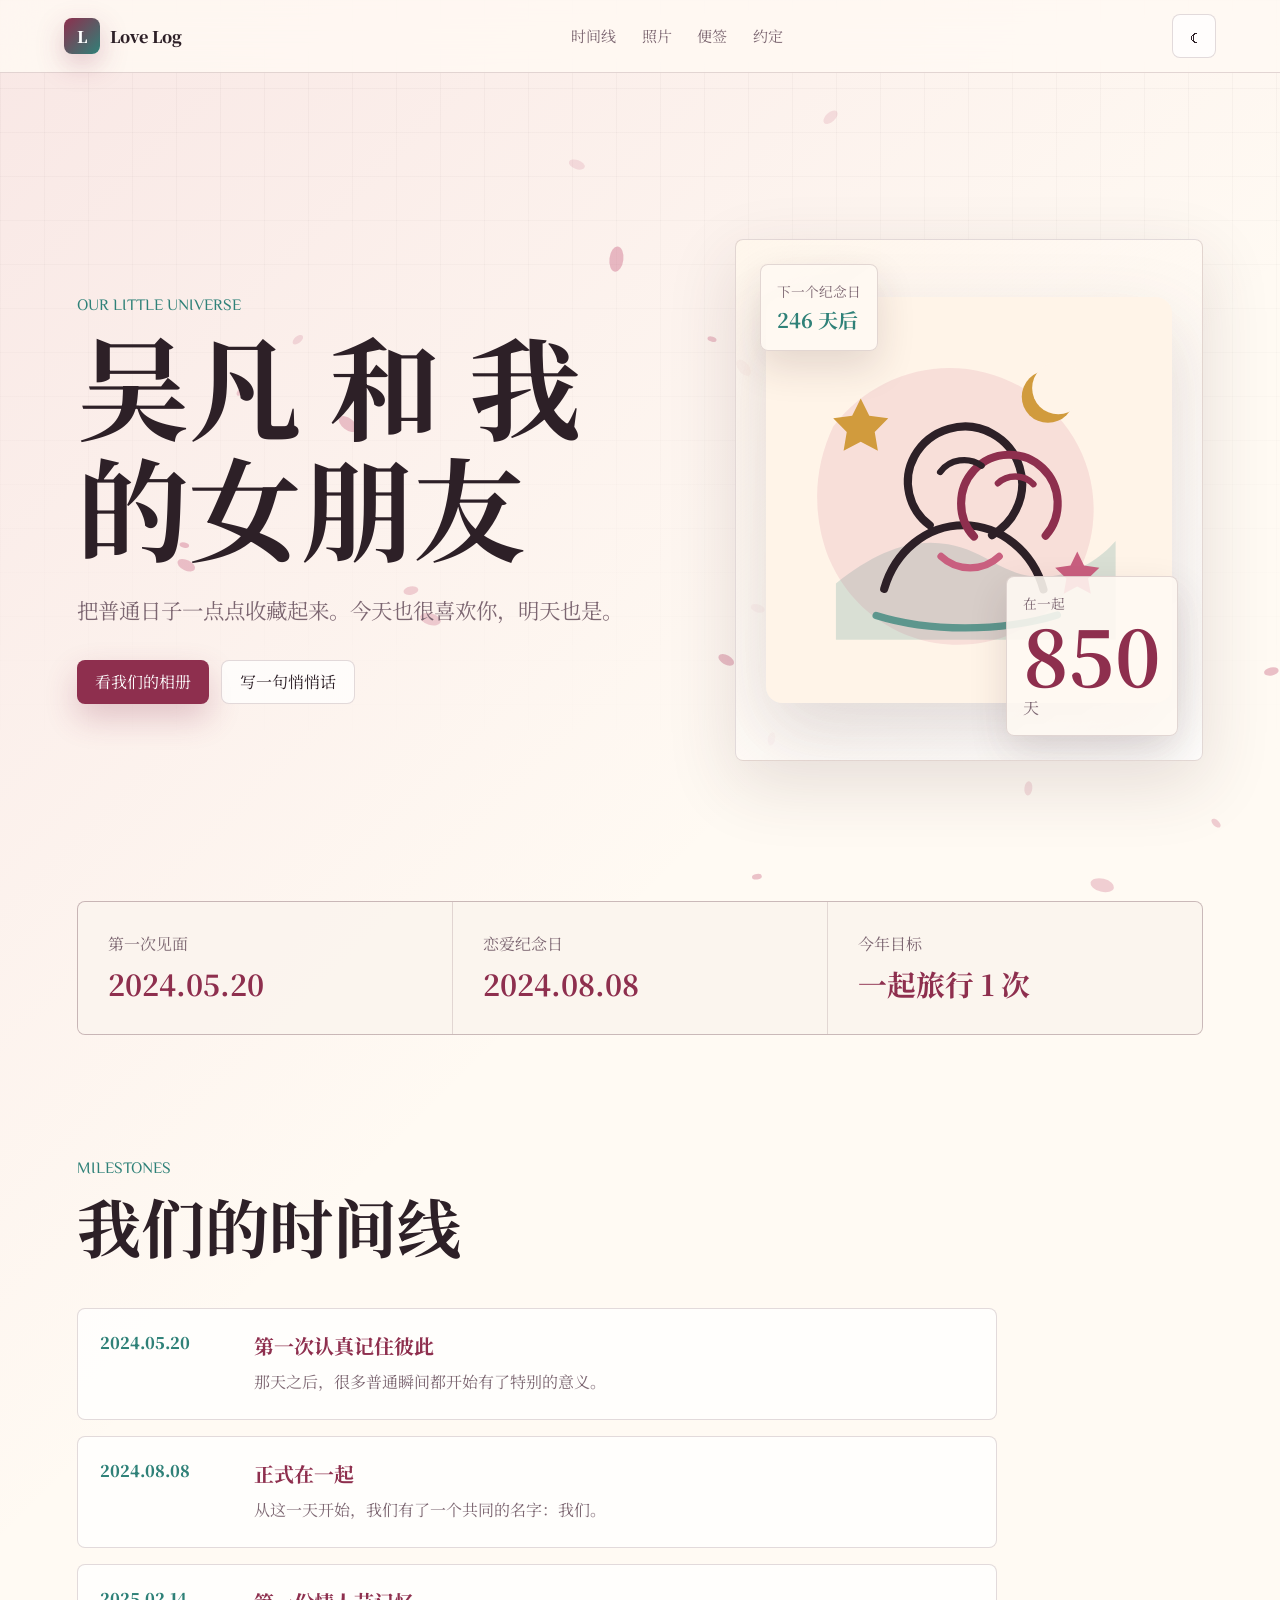
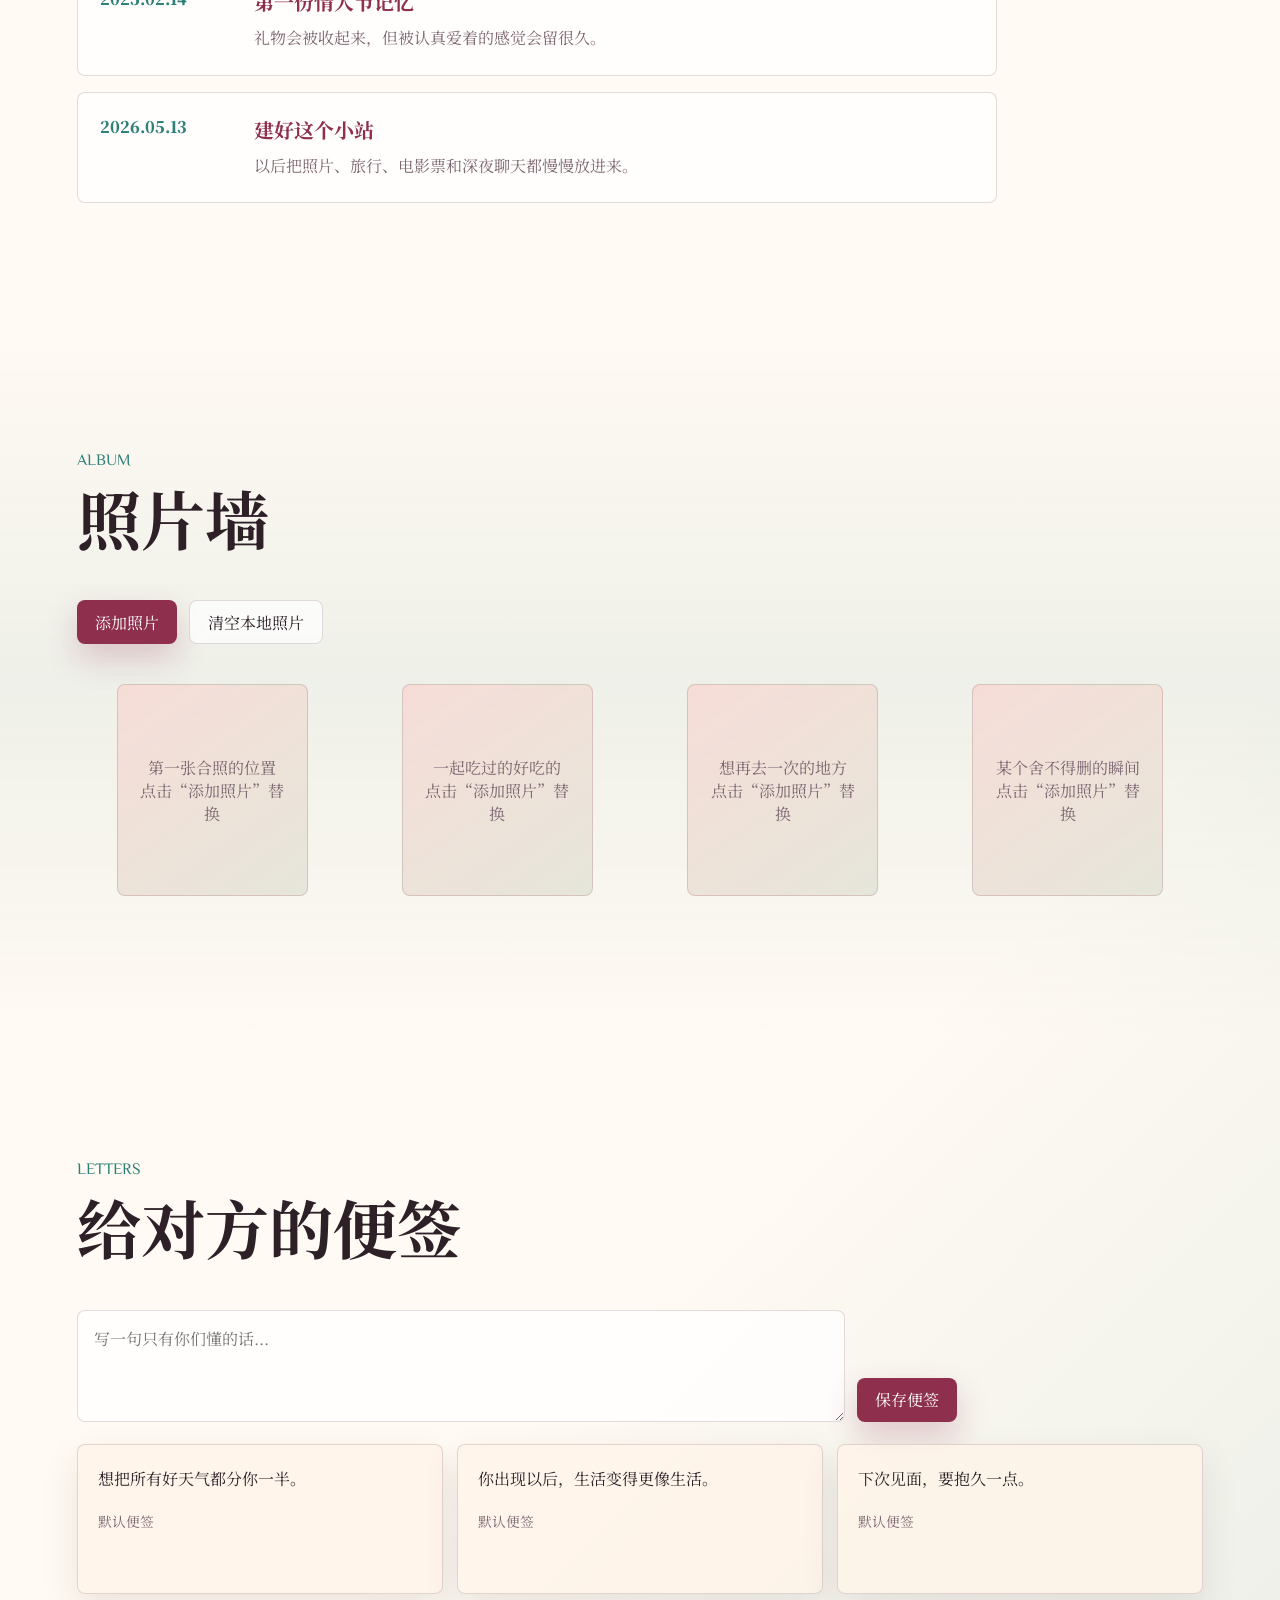
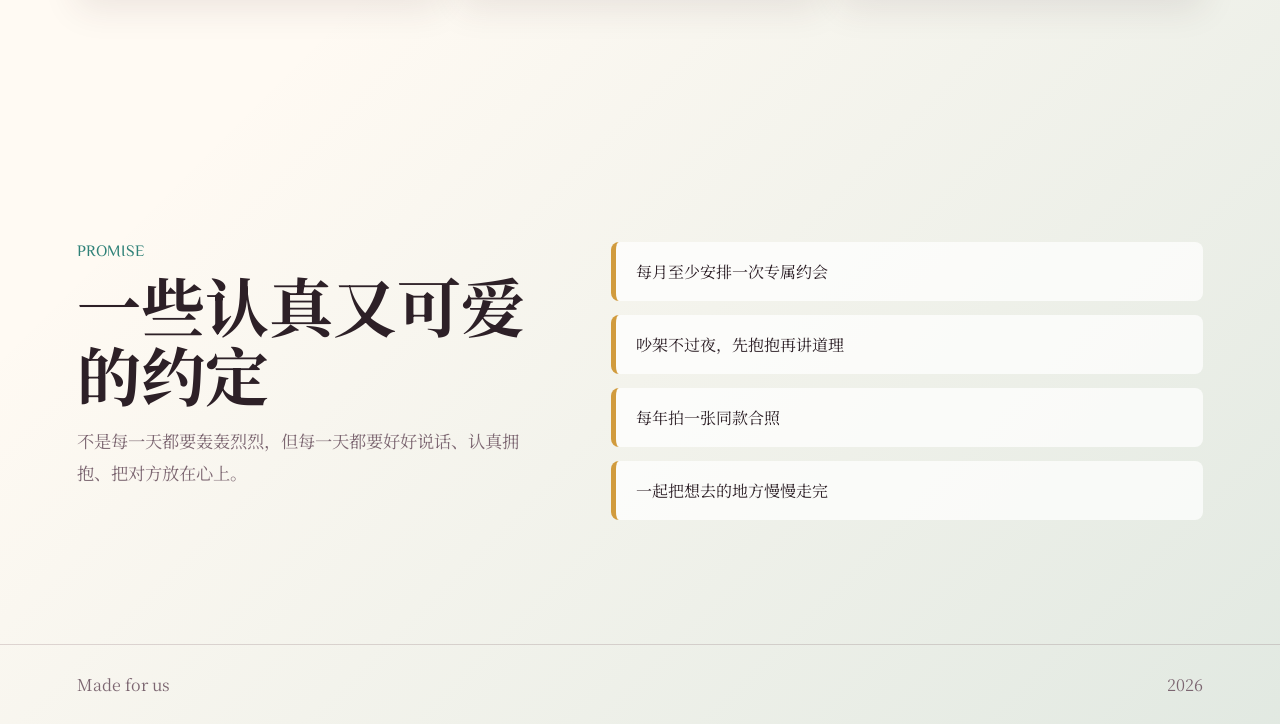
==== index.html @ d3b9d9ff "first love site" ====
<!doctype html>
<html lang="zh-CN">
  <head>
    <meta charset="UTF-8" />
    <meta name="viewport" content="width=device-width, initial-scale=1.0" />
    <meta
      name="description"
      content="给我们两个人的恋爱纪念网站，记录相遇、纪念日、照片和悄悄话。"
    />
    <title>我们的恋爱小站</title>
    <link rel="preconnect" href="https://fonts.googleapis.com" />
    <link rel="preconnect" href="https://fonts.gstatic.com" crossorigin />
    <link
      href="https://fonts.googleapis.com/css2?family=Noto+Serif+SC:wght@500;700;900&family=ZCOOL+XiaoWei&display=swap"
      rel="stylesheet"
    />
    <link rel="stylesheet" href="./styles.css" />
  </head>
  <body>
    <canvas class="petal-canvas" id="petalCanvas" aria-hidden="true"></canvas>

    <header class="site-header">
      <a class="brand" href="#top" aria-label="回到顶部">
        <span class="brand-mark">L</span>
        <span>Love Log</span>
      </a>
      <nav class="nav" aria-label="页面导航">
        <a href="#story">时间线</a>
        <a href="#gallery">照片</a>
        <a href="#notes">便签</a>
        <a href="#promise">约定</a>
      </nav>
      <button class="icon-button" id="themeToggle" type="button" aria-label="切换主题">
        <span class="icon" aria-hidden="true">☾</span>
      </button>
    </header>

    <main id="top">
      <section class="hero-section" aria-labelledby="heroTitle">
        <div class="hero-copy">
          <p class="eyebrow">Our little universe</p>
          <h1 id="heroTitle"><span id="nameA">吴凡</span> 和 <span id="nameB">我的女朋友</span></h1>
          <p class="hero-text">
            把普通日子一点点收藏起来。今天也很喜欢你，明天也是。
          </p>
          <div class="hero-actions">
            <a class="primary-action" href="#gallery">看我们的相册</a>
            <a class="secondary-action" href="#notes">写一句悄悄话</a>
          </div>
        </div>

        <div class="cover-panel" aria-label="恋爱纪念卡片">
          <div class="cover-art">
            <img src="./assets/couple-mark.svg" alt="两个人在月光下相互靠近的插画" />
          </div>
          <div class="days-card">
            <span class="label">在一起</span>
            <strong id="daysTogether">0</strong>
            <span class="unit">天</span>
          </div>
          <div class="next-card">
            <span class="label">下一个纪念日</span>
            <strong id="anniversaryCountdown">计算中</strong>
          </div>
        </div>
      </section>

      <section class="stats-band" aria-label="恋爱数据">
        <article>
          <span>第一次见面</span>
          <strong id="firstMeetDate">2024.05.20</strong>
        </article>
        <article>
          <span>恋爱纪念日</span>
          <strong id="loveDate">2024.08.08</strong>
        </article>
        <article>
          <span>今年目标</span>
          <strong>一起旅行 1 次</strong>
        </article>
      </section>

      <section class="section story-section" id="story" aria-labelledby="storyTitle">
        <div class="section-heading">
          <p class="eyebrow">Milestones</p>
          <h2 id="storyTitle">我们的时间线</h2>
        </div>
        <div class="timeline" id="timelineList"></div>
      </section>

      <section class="section gallery-section" id="gallery" aria-labelledby="galleryTitle">
        <div class="section-heading">
          <p class="eyebrow">Album</p>
          <h2 id="galleryTitle">照片墙</h2>
        </div>
        <div class="gallery-toolbar">
          <label class="upload-button" for="photoInput">添加照片</label>
          <input id="photoInput" type="file" accept="image/*" multiple />
          <button class="ghost-button" id="clearPhotos" type="button">清空本地照片</button>
        </div>
        <div class="gallery-grid" id="galleryGrid"></div>
      </section>

      <section class="section notes-section" id="notes" aria-labelledby="notesTitle">
        <div class="section-heading">
          <p class="eyebrow">Letters</p>
          <h2 id="notesTitle">给对方的便签</h2>
        </div>
        <div class="note-composer">
          <textarea
            id="noteInput"
            maxlength="120"
            placeholder="写一句只有你们懂的话..."
            aria-label="写一条恋爱便签"
          ></textarea>
          <button class="primary-action" id="addNote" type="button">保存便签</button>
        </div>
        <div class="notes-list" id="notesList"></div>
      </section>

      <section class="section promise-section" id="promise" aria-labelledby="promiseTitle">
        <div class="promise-copy">
          <p class="eyebrow">Promise</p>
          <h2 id="promiseTitle">一些认真又可爱的约定</h2>
          <p>
            不是每一天都要轰轰烈烈，但每一天都要好好说话、认真拥抱、把对方放在心上。
          </p>
        </div>
        <ul class="promise-list">
          <li>每月至少安排一次专属约会</li>
          <li>吵架不过夜，先抱抱再讲道理</li>
          <li>每年拍一张同款合照</li>
          <li>一起把想去的地方慢慢走完</li>
        </ul>
      </section>
    </main>

    <footer class="footer">
      <span>Made for us</span>
      <span id="currentYear"></span>
    </footer>

    <script src="./script.js"></script>
  </body>
</html>
---- styles.css ----
:root {
  color-scheme: light;
  --paper: #fffaf3;
  --paper-strong: #fff4e8;
  --ink: #2d2027;
  --muted: #7c6671;
  --rose: #c95f7f;
  --rose-deep: #8e2f4e;
  --teal: #2f8178;
  --gold: #d19b3d;
  --line: rgba(94, 55, 69, 0.18);
  --shadow: 0 22px 70px rgba(73, 42, 53, 0.14);
  --card: rgba(255, 255, 255, 0.72);
}

:root[data-theme="night"] {
  color-scheme: dark;
  --paper: #18171f;
  --paper-strong: #22202b;
  --ink: #fff7ee;
  --muted: #c9b9bd;
  --rose: #ff8cac;
  --rose-deep: #ffb4c7;
  --teal: #74d1c3;
  --gold: #ffd17a;
  --line: rgba(255, 247, 238, 0.16);
  --shadow: 0 24px 80px rgba(0, 0, 0, 0.32);
  --card: rgba(35, 32, 42, 0.74);
}

* {
  box-sizing: border-box;
}

html {
  scroll-behavior: smooth;
}

body {
  min-height: 100vh;
  margin: 0;
  color: var(--ink);
  font-family: "Noto Serif SC", "Microsoft YaHei", serif;
  background:
    linear-gradient(135deg, rgba(201, 95, 127, 0.12), transparent 30%),
    linear-gradient(315deg, rgba(47, 129, 120, 0.14), transparent 32%),
    var(--paper);
}

body::before {
  position: fixed;
  inset: 0;
  z-index: -2;
  pointer-events: none;
  content: "";
  background-image:
    linear-gradient(rgba(45, 32, 39, 0.035) 1px, transparent 1px),
    linear-gradient(90deg, rgba(45, 32, 39, 0.035) 1px, transparent 1px);
  background-size: 44px 44px;
  mask-image: linear-gradient(to bottom, black, transparent 86%);
}

button,
a,
textarea {
  font: inherit;
}

a {
  color: inherit;
  text-decoration: none;
}

.petal-canvas {
  position: fixed;
  inset: 0;
  z-index: -1;
  pointer-events: none;
}

.site-header {
  position: sticky;
  top: 0;
  z-index: 10;
  display: flex;
  align-items: center;
  justify-content: space-between;
  gap: 20px;
  min-height: 72px;
  padding: 14px clamp(18px, 5vw, 72px);
  border-bottom: 1px solid var(--line);
  background: color-mix(in srgb, var(--paper) 84%, transparent);
  backdrop-filter: blur(18px);
}

.brand {
  display: inline-flex;
  align-items: center;
  gap: 10px;
  font-weight: 900;
}

.brand-mark {
  display: grid;
  width: 36px;
  height: 36px;
  place-items: center;
  color: #fff;
  border-radius: 8px;
  background: linear-gradient(135deg, var(--rose-deep), var(--teal));
  box-shadow: 0 10px 28px rgba(142, 47, 78, 0.26);
}

.nav {
  display: flex;
  align-items: center;
  gap: clamp(10px, 2vw, 28px);
  color: var(--muted);
  font-size: 0.94rem;
}

.nav a {
  padding: 8px 0;
  border-bottom: 2px solid transparent;
}

.nav a:hover {
  color: var(--ink);
  border-color: var(--rose);
}

.icon-button,
.ghost-button,
.upload-button,
.primary-action,
.secondary-action {
  min-height: 44px;
  border: 0;
  border-radius: 8px;
  cursor: pointer;
}

.icon-button {
  display: grid;
  width: 44px;
  place-items: center;
  color: var(--ink);
  border: 1px solid var(--line);
  background: var(--card);
}

.hero-section {
  display: grid;
  grid-template-columns: minmax(0, 1.02fr) minmax(300px, 0.82fr);
  align-items: center;
  gap: clamp(28px, 6vw, 82px);
  min-height: calc(100svh - 72px);
  padding: clamp(42px, 8vw, 90px) clamp(20px, 6vw, 92px) clamp(34px, 5vw, 72px);
}

.eyebrow {
  margin: 0 0 12px;
  color: var(--teal);
  font-family: "ZCOOL XiaoWei", "Noto Serif SC", serif;
  font-size: 1rem;
  text-transform: uppercase;
}

h1,
h2 {
  margin: 0;
  line-height: 1.08;
  letter-spacing: 0;
}

h1 {
  max-width: 760px;
  font-size: clamp(3rem, 9vw, 7rem);
}

h2 {
  font-size: clamp(2rem, 5vw, 4.4rem);
}

.hero-text {
  max-width: 640px;
  margin: 24px 0 0;
  color: var(--muted);
  font-size: clamp(1.06rem, 2vw, 1.34rem);
  line-height: 1.85;
}

.hero-actions,
.gallery-toolbar {
  display: flex;
  flex-wrap: wrap;
  gap: 12px;
  margin-top: 30px;
}

.primary-action,
.secondary-action,
.upload-button,
.ghost-button {
  display: inline-flex;
  align-items: center;
  justify-content: center;
  padding: 0 18px;
}

.primary-action,
.upload-button {
  color: #fff;
  background: var(--rose-deep);
  box-shadow: 0 14px 32px rgba(142, 47, 78, 0.24);
}

.secondary-action,
.ghost-button {
  color: var(--ink);
  border: 1px solid var(--line);
  background: var(--card);
}

.cover-panel {
  position: relative;
  min-height: 520px;
  padding: clamp(18px, 4vw, 30px);
  overflow: hidden;
  border: 1px solid var(--line);
  border-radius: 8px;
  background:
    linear-gradient(145deg, color-mix(in srgb, var(--paper-strong) 78%, transparent), transparent),
    var(--card);
  box-shadow: var(--shadow);
}

.cover-art {
  display: grid;
  height: 100%;
  min-height: 460px;
  place-items: center;
}

.cover-art img {
  width: min(100%, 420px);
  filter: drop-shadow(0 30px 36px rgba(62, 40, 49, 0.16));
}

.days-card,
.next-card {
  position: absolute;
  display: grid;
  gap: 4px;
  padding: 16px;
  border: 1px solid var(--line);
  border-radius: 8px;
  background: color-mix(in srgb, var(--paper) 88%, transparent);
  box-shadow: 0 16px 38px rgba(61, 35, 45, 0.14);
}

.days-card {
  right: 24px;
  bottom: 24px;
  min-width: 142px;
}

.next-card {
  top: 24px;
  left: 24px;
}

.label {
  color: var(--muted);
  font-size: 0.86rem;
}

.days-card strong {
  color: var(--rose-deep);
  font-size: clamp(2.6rem, 6vw, 4.8rem);
  line-height: 0.98;
}

.next-card strong {
  color: var(--teal);
  font-size: 1.25rem;
}

.unit {
  color: var(--muted);
}

.stats-band {
  display: grid;
  grid-template-columns: repeat(3, minmax(0, 1fr));
  gap: 1px;
  margin: 0 clamp(20px, 6vw, 92px);
  overflow: hidden;
  border: 1px solid var(--line);
  border-radius: 8px;
  background: var(--line);
}

.stats-band article {
  display: grid;
  gap: 8px;
  padding: clamp(18px, 4vw, 30px);
  background: color-mix(in srgb, var(--paper) 88%, transparent);
}

.stats-band span {
  color: var(--muted);
}

.stats-band strong {
  color: var(--rose-deep);
  font-size: clamp(1.18rem, 2.5vw, 1.8rem);
}

.section {
  padding: clamp(60px, 10vw, 124px) clamp(20px, 6vw, 92px);
}

.section-heading {
  display: grid;
  gap: 4px;
  margin-bottom: clamp(24px, 5vw, 48px);
}

.timeline {
  display: grid;
  gap: 16px;
  max-width: 920px;
}

.timeline-item {
  display: grid;
  grid-template-columns: 132px minmax(0, 1fr);
  gap: 22px;
  padding: 22px;
  border: 1px solid var(--line);
  border-radius: 8px;
  background: var(--card);
}

.timeline-date {
  color: var(--teal);
  font-weight: 900;
}

.timeline-title {
  margin: 0 0 8px;
  color: var(--rose-deep);
  font-size: 1.25rem;
}

.timeline-text {
  margin: 0;
  color: var(--muted);
  line-height: 1.8;
}

.gallery-section {
  background: linear-gradient(180deg, transparent, rgba(47, 129, 120, 0.08), transparent);
}

#photoInput {
  position: absolute;
  width: 1px;
  height: 1px;
  overflow: hidden;
  clip: rect(0, 0, 0, 0);
}

.gallery-grid {
  display: grid;
  grid-template-columns: repeat(4, minmax(0, 1fr));
  gap: 14px;
  margin-top: 24px;
}

.photo-tile {
  position: relative;
  min-height: 210px;
  overflow: hidden;
  border: 1px solid var(--line);
  border-radius: 8px;
  background:
    linear-gradient(145deg, rgba(201, 95, 127, 0.16), rgba(47, 129, 120, 0.12)),
    var(--paper-strong);
}

.photo-tile img {
  width: 100%;
  height: 100%;
  min-height: 210px;
  object-fit: cover;
  display: block;
}

.photo-placeholder {
  display: grid;
  height: 100%;
  min-height: 210px;
  place-items: center;
  padding: 20px;
  color: var(--muted);
  text-align: center;
}

.photo-caption {
  position: absolute;
  right: 10px;
  bottom: 10px;
  left: 10px;
  padding: 10px 12px;
  color: #fff;
  border-radius: 8px;
  background: rgba(45, 32, 39, 0.58);
  backdrop-filter: blur(10px);
}

.note-composer {
  display: grid;
  grid-template-columns: minmax(0, 1fr) auto;
  align-items: end;
  gap: 12px;
  max-width: 880px;
}

textarea {
  min-height: 112px;
  resize: vertical;
  padding: 16px;
  color: var(--ink);
  border: 1px solid var(--line);
  border-radius: 8px;
  outline: none;
  background: var(--card);
}

textarea:focus {
  border-color: var(--rose);
  box-shadow: 0 0 0 4px rgba(201, 95, 127, 0.16);
}

.notes-list {
  display: grid;
  grid-template-columns: repeat(3, minmax(0, 1fr));
  gap: 14px;
  margin-top: 22px;
}

.note {
  min-height: 150px;
  padding: 20px;
  border: 1px solid var(--line);
  border-radius: 8px;
  background: color-mix(in srgb, var(--paper-strong) 78%, transparent);
  box-shadow: 0 14px 36px rgba(64, 40, 48, 0.1);
}

.note p {
  margin: 0;
  line-height: 1.78;
}

.note time {
  display: block;
  margin-top: 18px;
  color: var(--muted);
  font-size: 0.86rem;
}

.promise-section {
  display: grid;
  grid-template-columns: minmax(0, 0.8fr) minmax(280px, 1fr);
  gap: clamp(22px, 5vw, 60px);
  align-items: start;
}

.promise-copy p:not(.eyebrow) {
  color: var(--muted);
  font-size: 1.08rem;
  line-height: 1.88;
}

.promise-list {
  display: grid;
  gap: 14px;
  padding: 0;
  margin: 0;
  list-style: none;
}

.promise-list li {
  padding: 18px 20px;
  border-left: 5px solid var(--gold);
  border-radius: 8px;
  background: var(--card);
}

.footer {
  display: flex;
  justify-content: space-between;
  gap: 20px;
  padding: 28px clamp(20px, 6vw, 92px);
  color: var(--muted);
  border-top: 1px solid var(--line);
}

@media (max-width: 920px) {
  .nav {
    display: none;
  }

  .hero-section,
  .promise-section {
    grid-template-columns: 1fr;
  }

  .hero-section {
    min-height: auto;
  }

  .cover-panel {
    min-height: 430px;
  }

  .cover-art {
    min-height: 380px;
  }

  .gallery-grid,
  .notes-list {
    grid-template-columns: repeat(2, minmax(0, 1fr));
  }
}

@media (max-width: 640px) {
  .site-header {
    min-height: 64px;
  }

  .brand span:last-child {
    display: none;
  }

  .hero-section {
    padding-top: 30px;
  }

  h1 {
    font-size: clamp(2.55rem, 16vw, 4.2rem);
  }

  .hero-actions,
  .gallery-toolbar {
    display: grid;
  }

  .primary-action,
  .secondary-action,
  .upload-button,
  .ghost-button {
    width: 100%;
  }

  .cover-panel {
    min-height: 360px;
    padding: 16px;
  }

  .cover-art {
    min-height: 330px;
  }

  .days-card,
  .next-card {
    position: static;
    margin-top: 12px;
  }

  .stats-band,
  .gallery-grid,
  .notes-list,
  .note-composer {
    grid-template-columns: 1fr;
  }

  .timeline-item {
    grid-template-columns: 1fr;
    gap: 8px;
  }
}
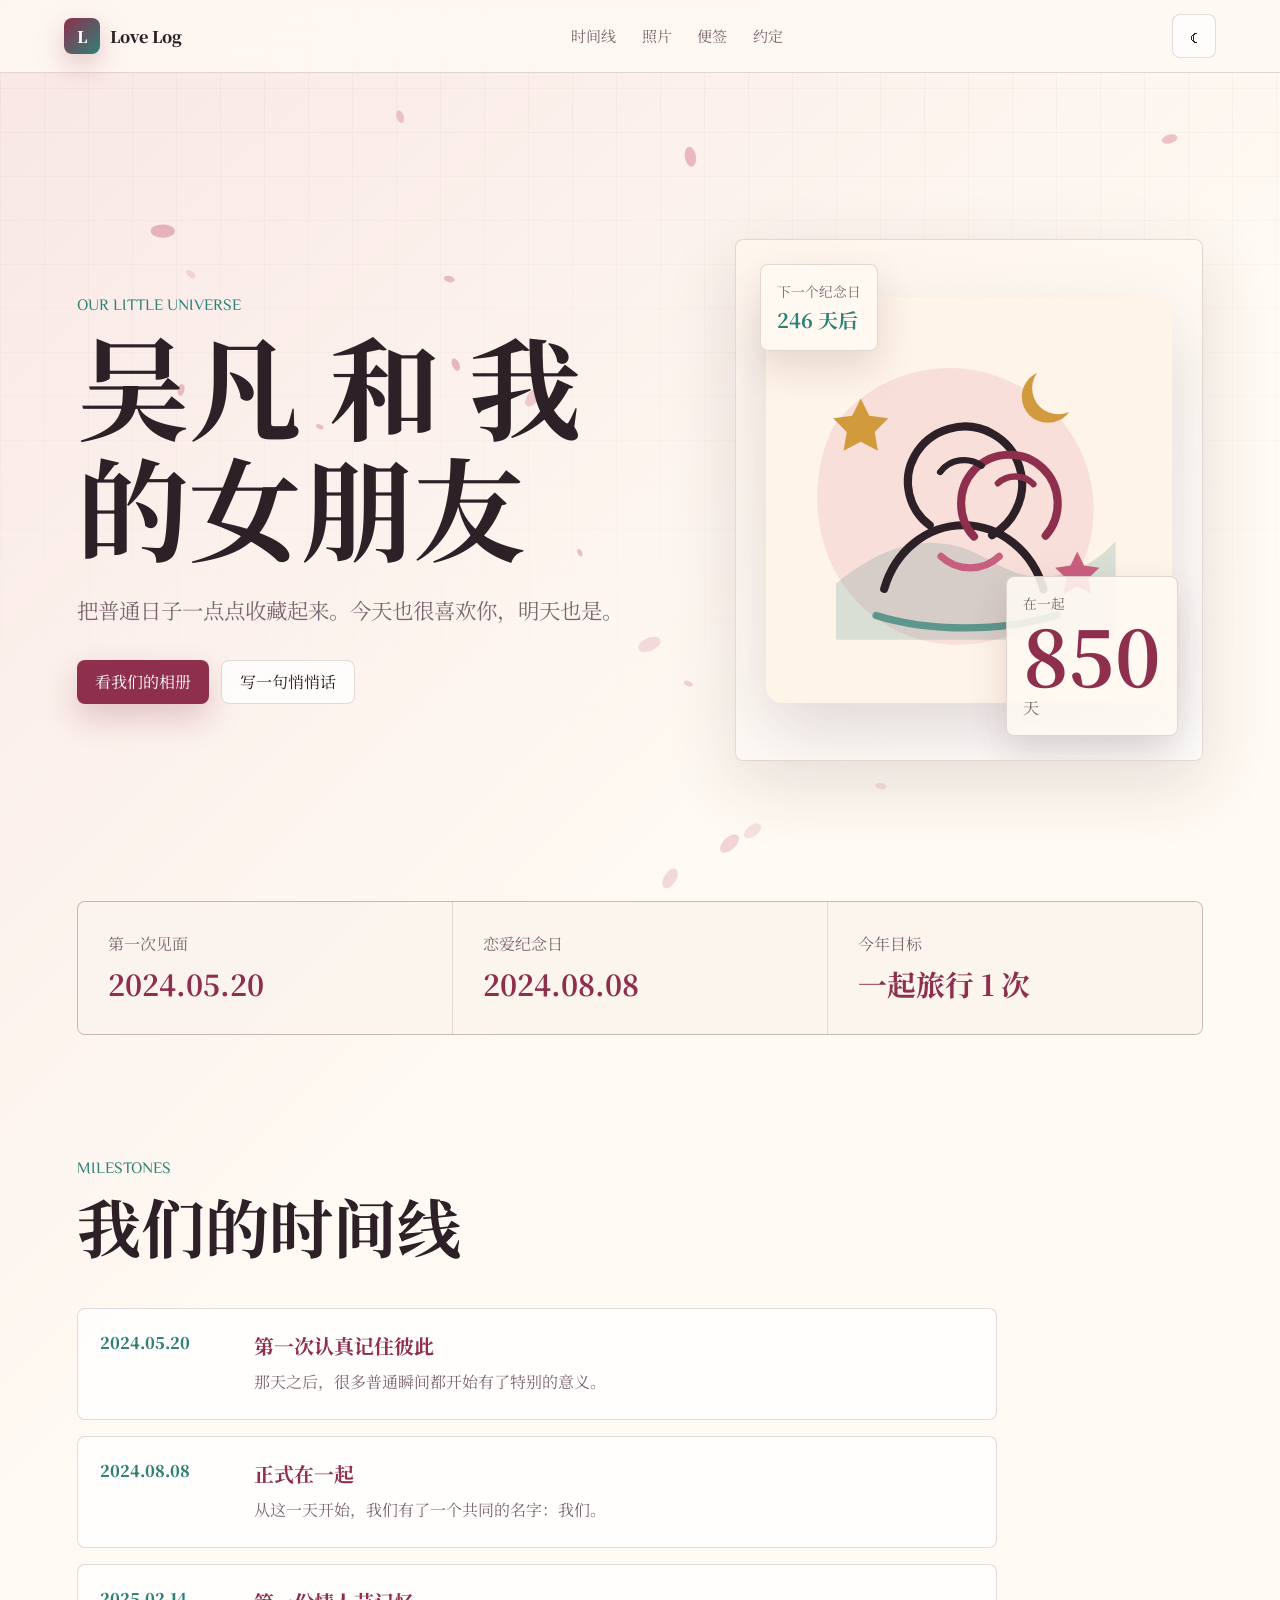
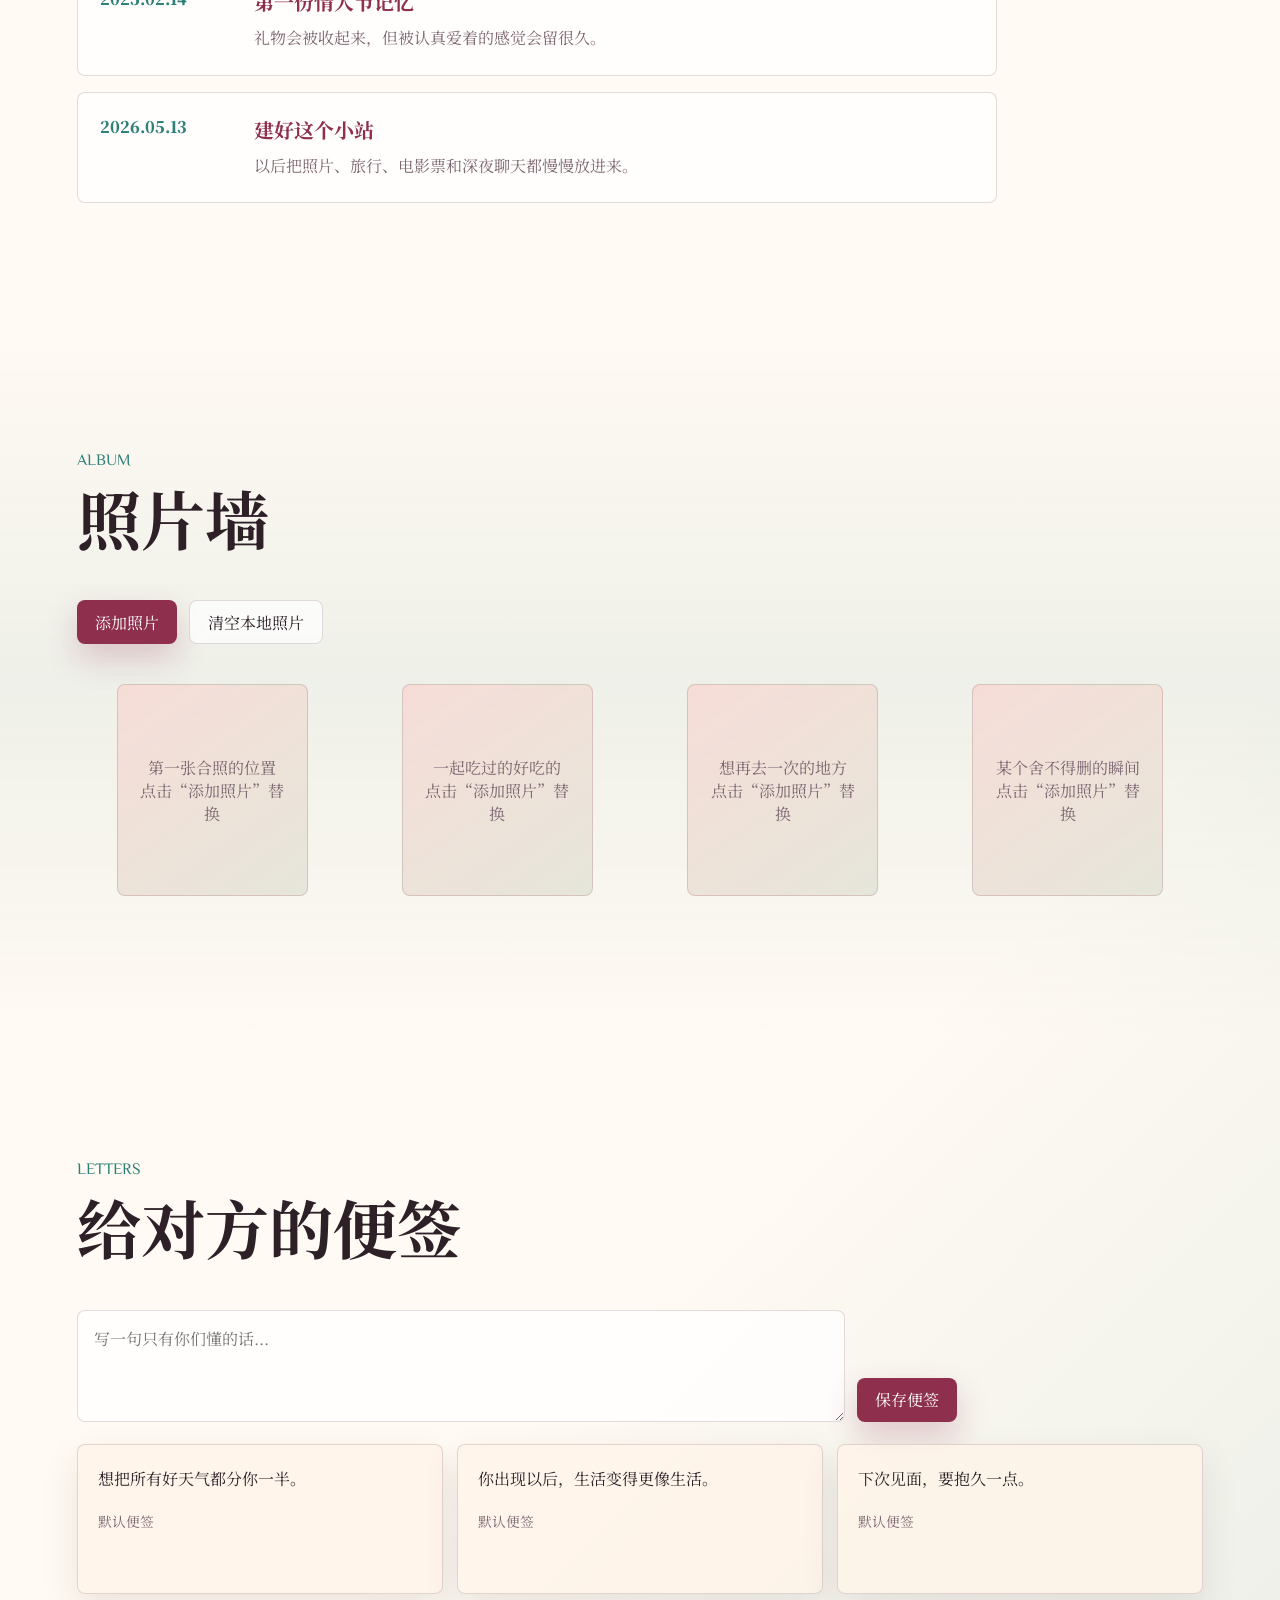
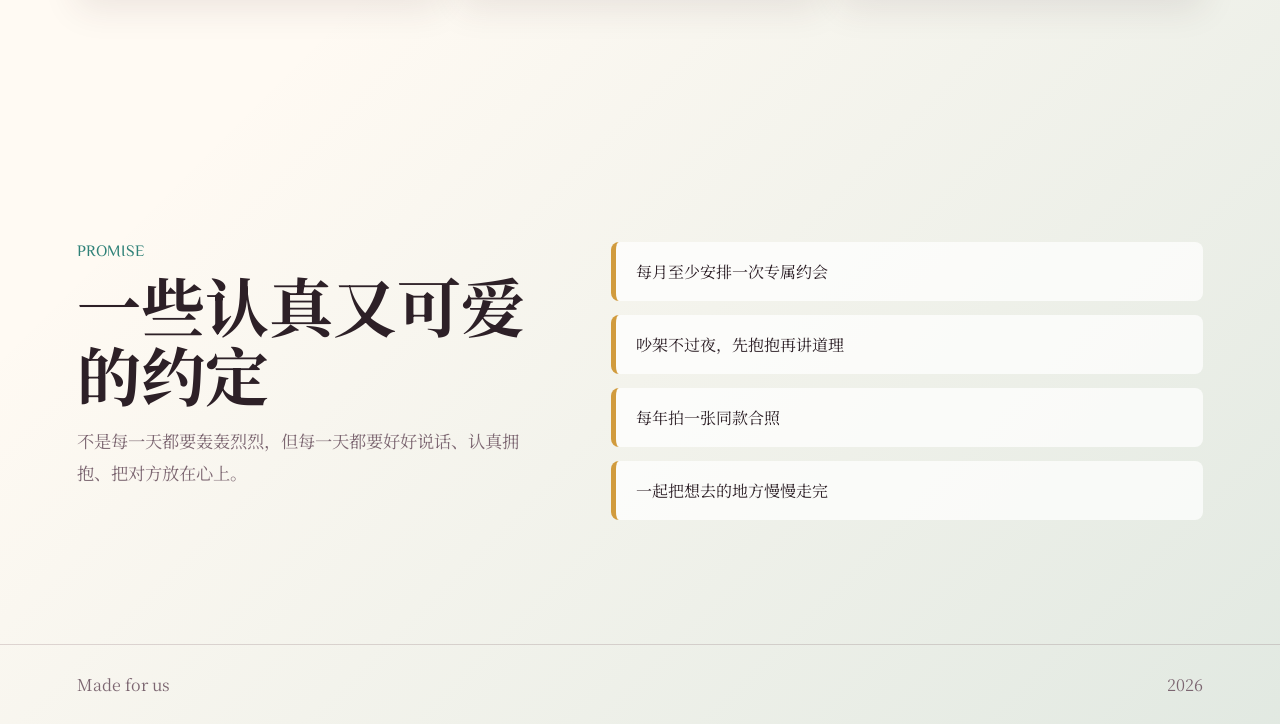
==== commit 585e6ccb: "Update index.html" ====
--- a/index.html
+++ b/index.html
@@ -39,7 +39,7 @@
       <section class="hero-section" aria-labelledby="heroTitle">
         <div class="hero-copy">
           <p class="eyebrow">Our little universe</p>
-          <h1 id="heroTitle"><span id="nameA">吴凡</span> 和 <span id="nameB">我的女朋友</span></h1>
+          <h1 id="heroTitle"><span id="nameA">小凡</span> 和 <span id="nameB">小拉</span></h1>
           <p class="hero-text">
             把普通日子一点点收藏起来。今天也很喜欢你，明天也是。
           </p>
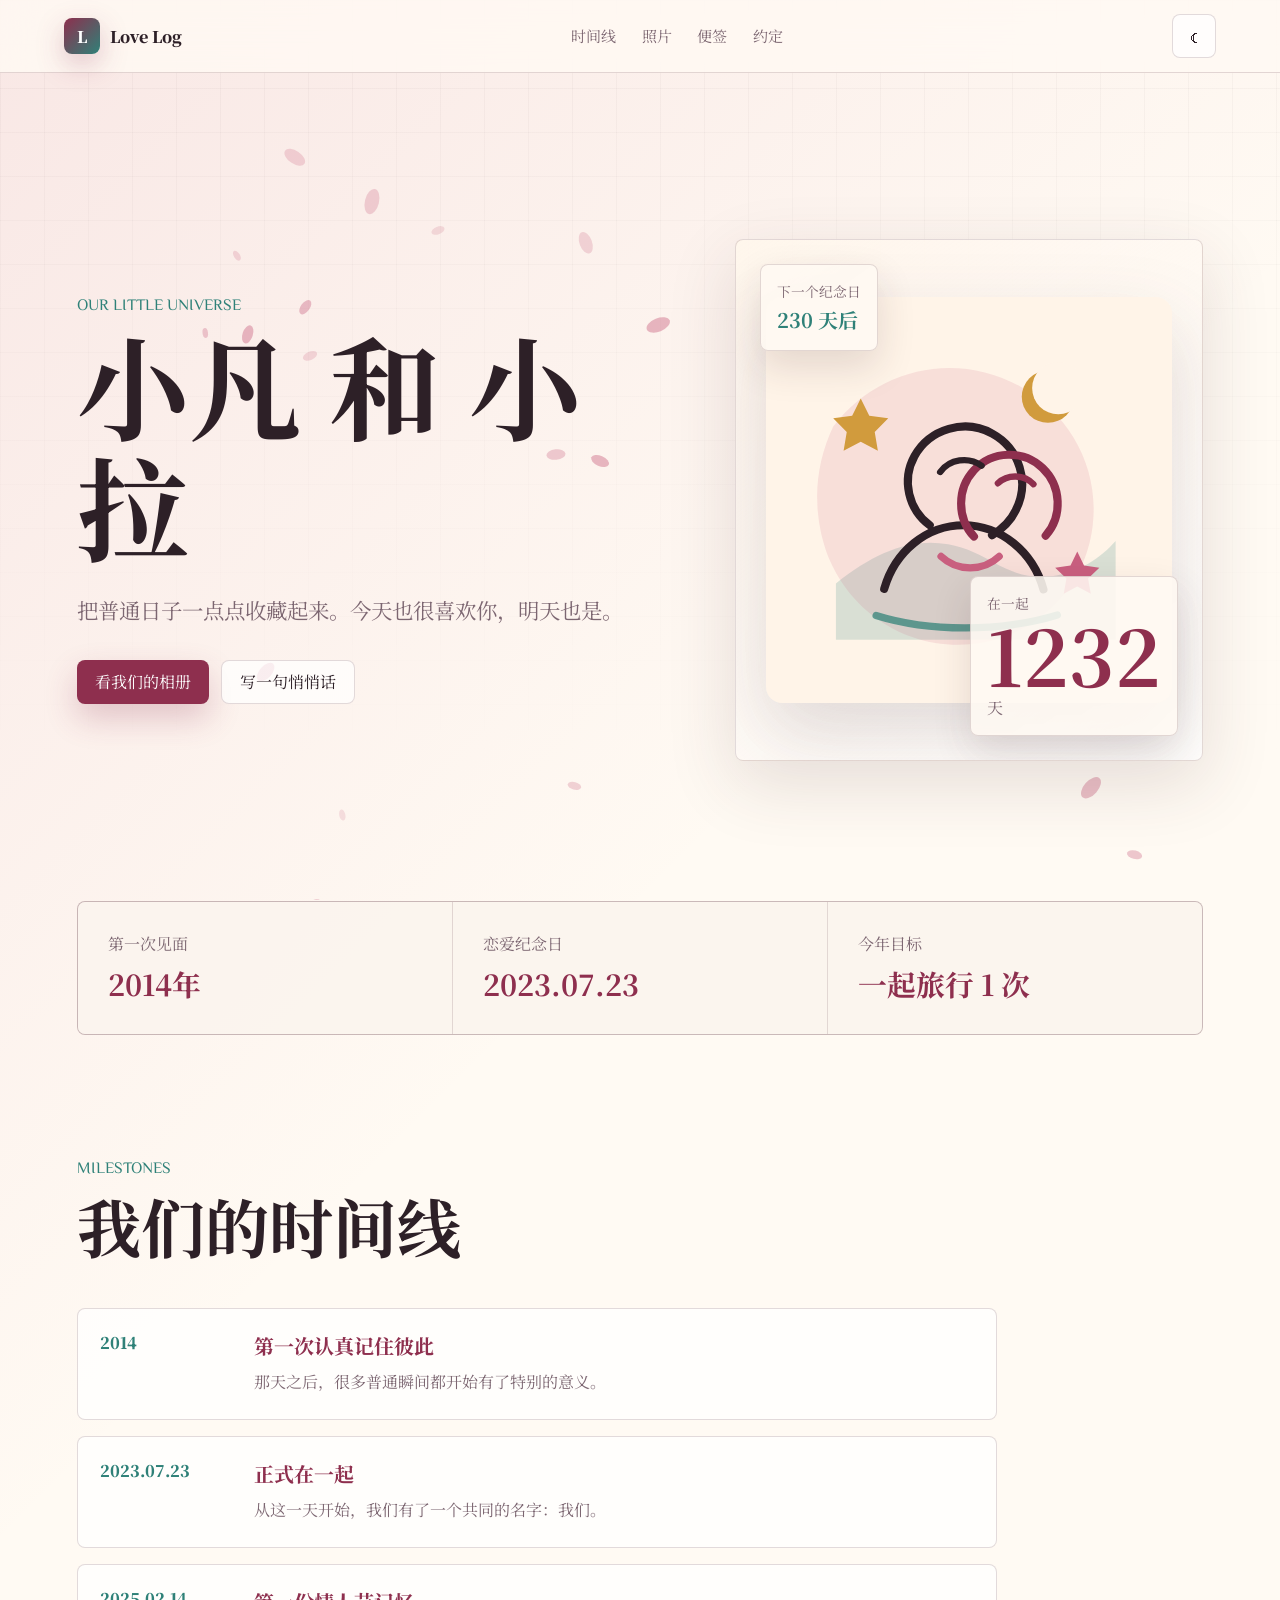
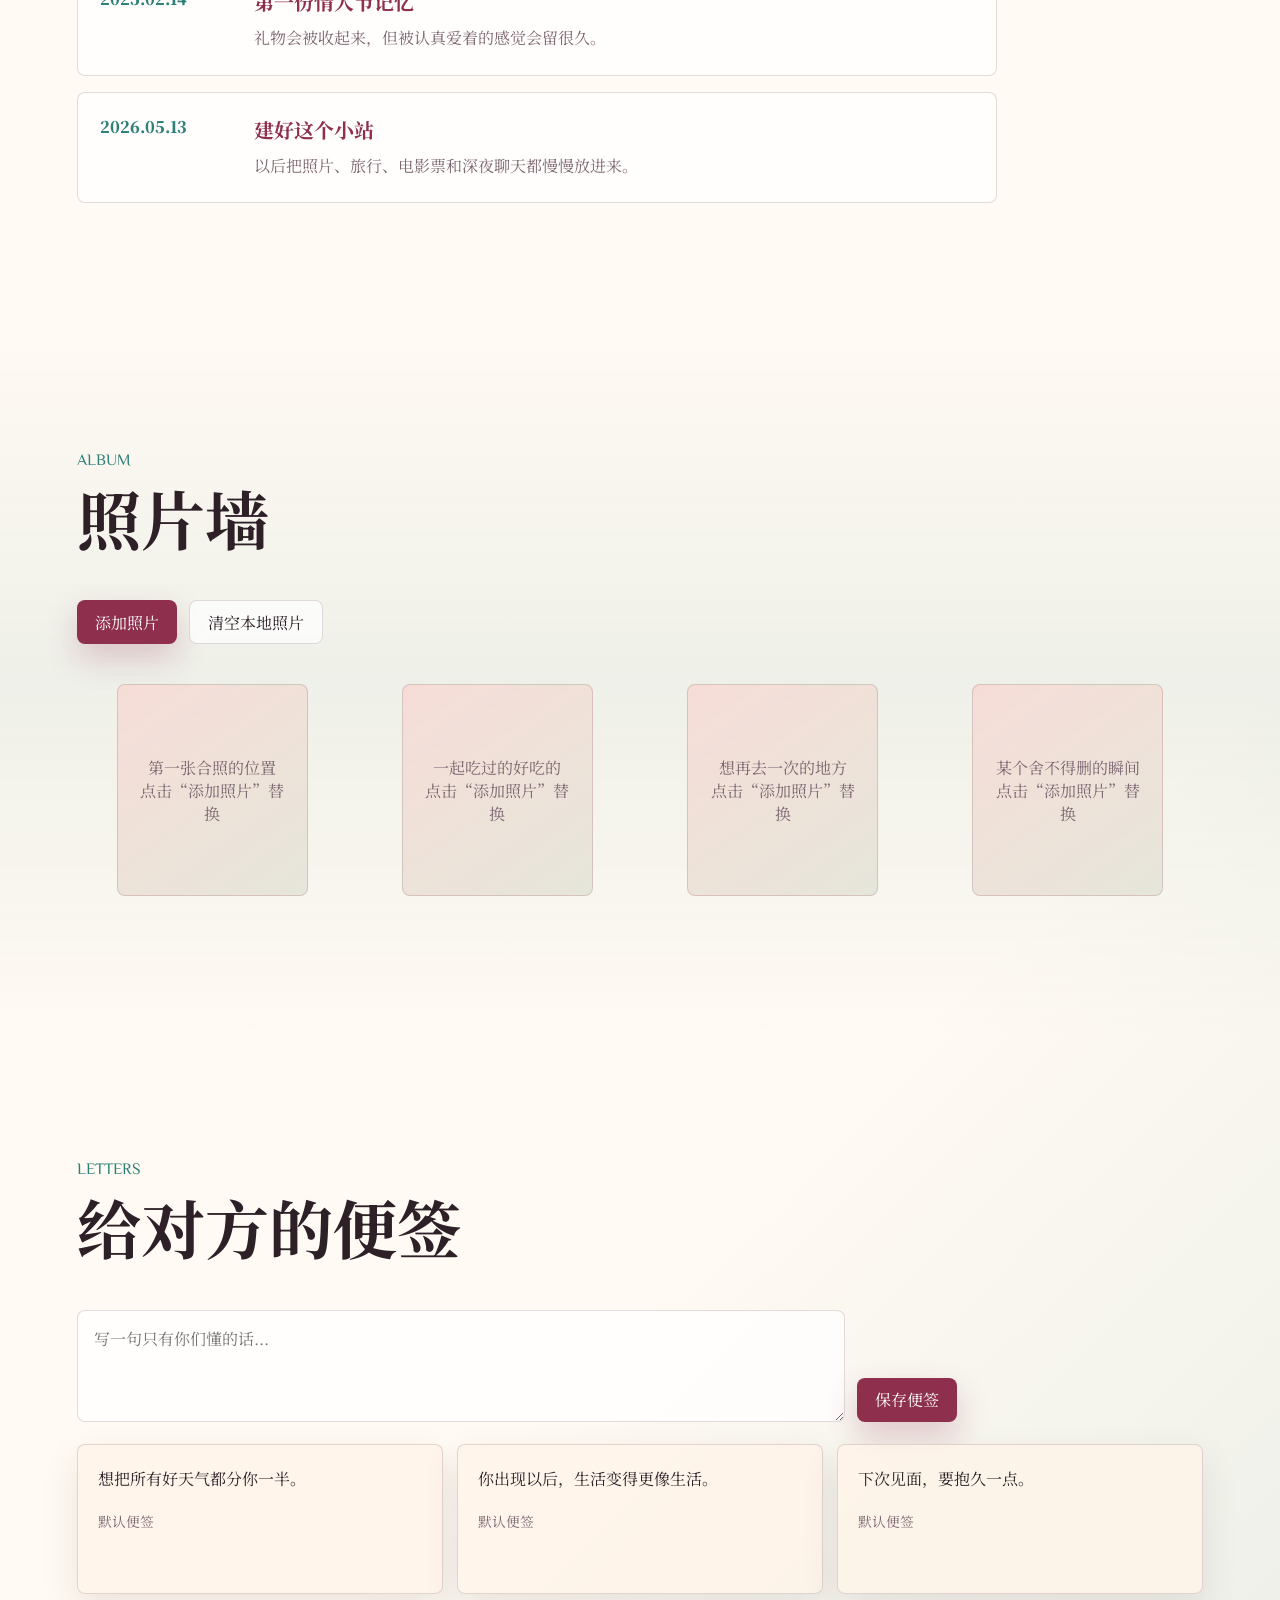
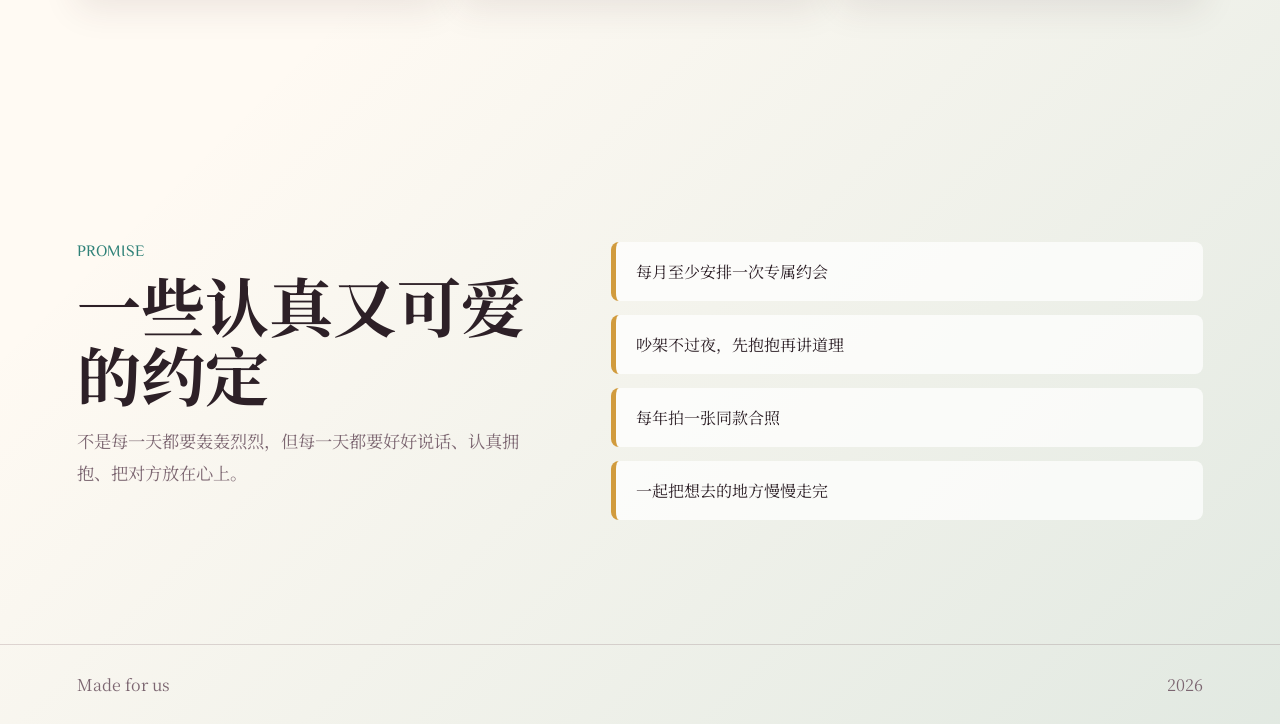
==== commit f96770e2: "Add files via upload" ====
--- a/index.html
+++ b/index.html
@@ -39,7 +39,7 @@
       <section class="hero-section" aria-labelledby="heroTitle">
         <div class="hero-copy">
           <p class="eyebrow">Our little universe</p>
-          <h1 id="heroTitle"><span id="nameA">小凡</span> 和 <span id="nameB">小拉</span></h1>
+          <h1 id="heroTitle"><span id="nameA">吴凡</span> 和 <span id="nameB">我的女朋友</span></h1>
           <p class="hero-text">
             把普通日子一点点收藏起来。今天也很喜欢你，明天也是。
           </p>
